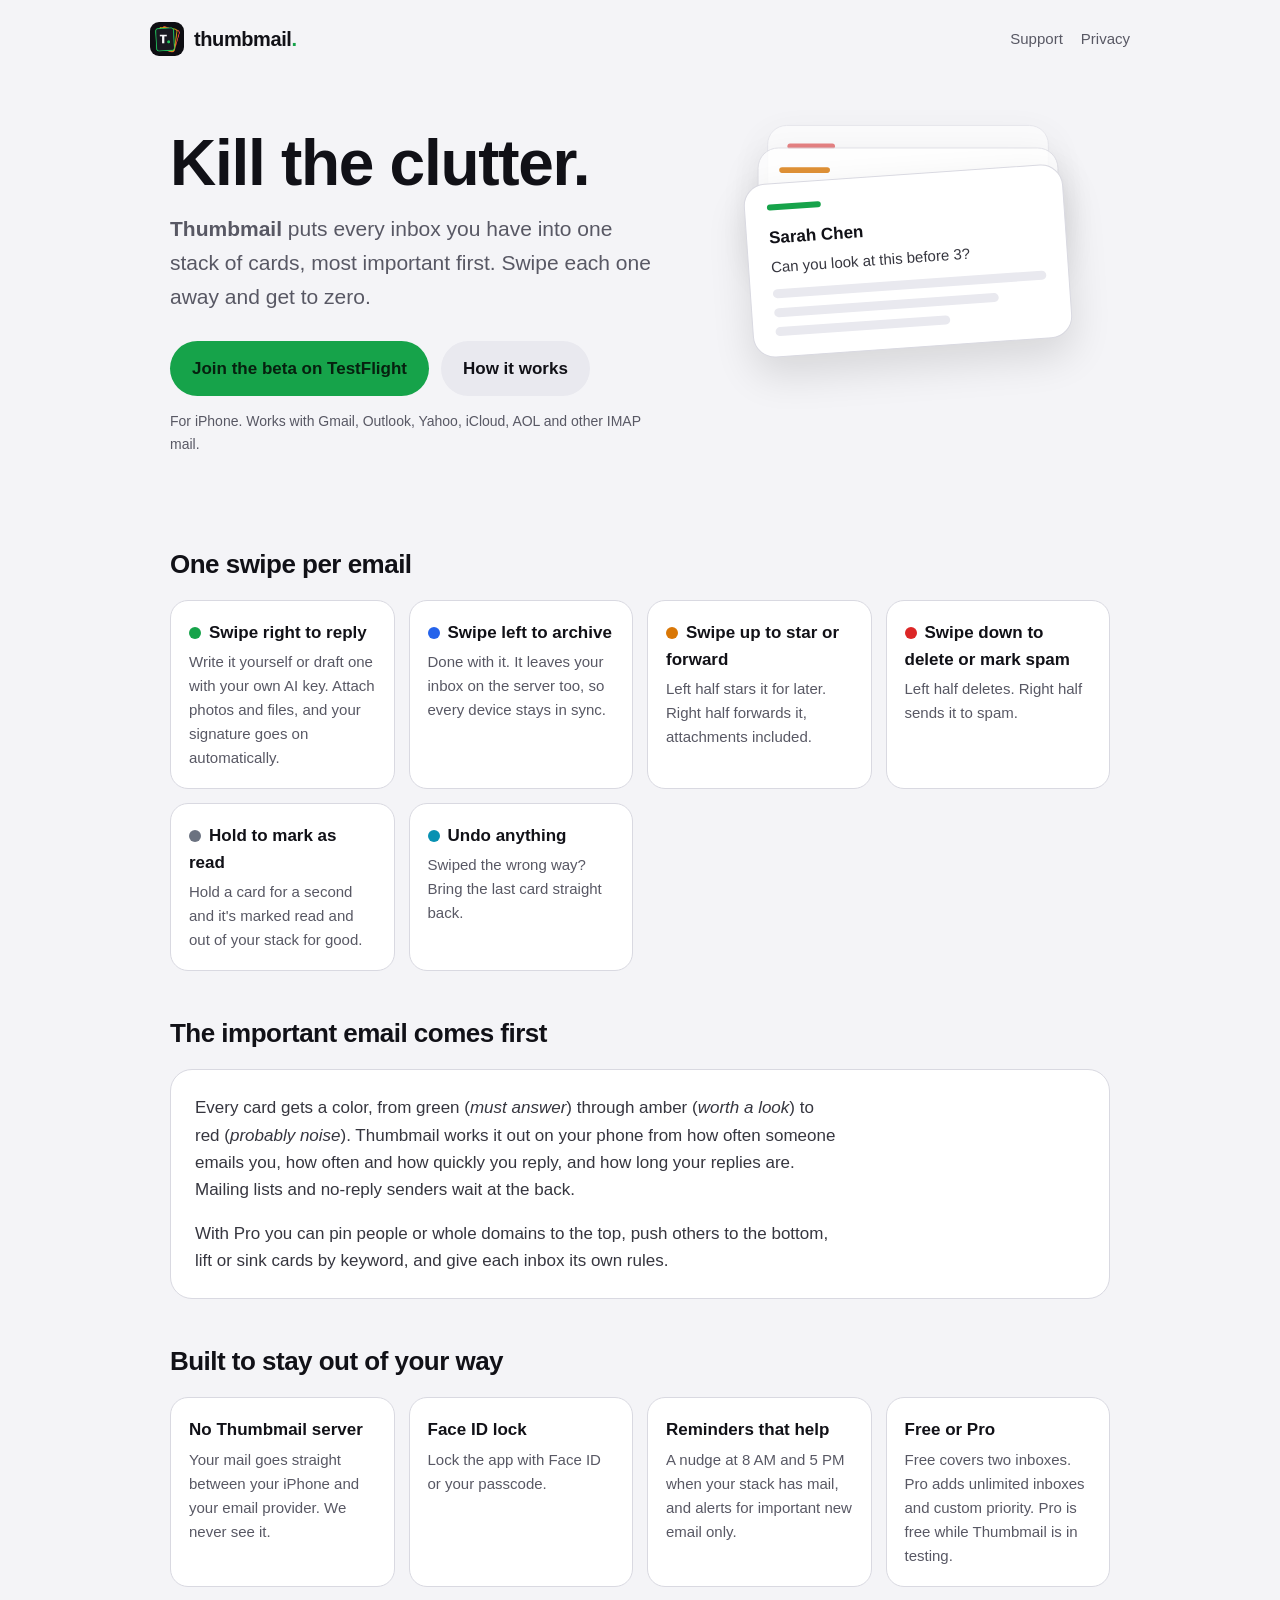
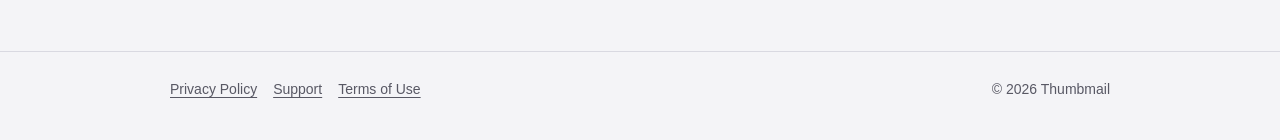
==== index.html @ c60aad42 "Thumbmail website Co-Authored-By: Claude Opus 5.5 <noreply@anthropic.com>  Claude-Session: https://c" ====
<!doctype html>
<html lang="en">
<head>
<meta charset="utf-8">
<meta name="viewport" content="width=device-width, initial-scale=1">
<title>Thumbmail: Kill the Clutter</title>
<meta name="description" content="Thumbmail is an iPhone email app that puts Gmail, Outlook and your other inboxes into one stack of cards. Swipe to reply, archive, star, forward or delete. Kill the clutter.">
<meta property="og:title" content="Thumbmail: Kill the Clutter">
<meta property="og:description" content="All your inboxes in one swipeable stack, most important first.">
<meta property="og:image" content="https://thumbmailapp.com/icon.png">
<meta property="og:url" content="https://thumbmailapp.com/">
<link rel="icon" href="/favicon.png">
<link rel="apple-touch-icon" href="/apple-touch-icon.png">
<link rel="stylesheet" href="/site.css">
</head>
<body>
<header class="wrap nav">
  <a class="brand" href="/"><img src="/icon.png" alt=""><span>thumbmail<span class="dot">.</span></span></a>
  <nav class="nav-links">
    <a href="/support.html">Support</a>
    <a href="/privacy.html">Privacy</a>
  </nav>
</header>

<main class="wrap">
  <section class="hero">
    <div>
      <h1>Kill the clutter.</h1>
      <p class="lede"><span class="wordmark">Thumbmail</span> puts every inbox you have into one stack of cards, most important first. Swipe each one away and get to zero.</p>
      <div class="cta">
        <a class="button" href="https://testflight.apple.com/join/S9W8zXe6">Join the beta on TestFlight</a>
        <a class="button secondary" href="#how">How it works</a>
      </div>
      <p class="note">For iPhone. Works with Gmail, Outlook, Yahoo, iCloud, AOL and other IMAP mail.</p>
    </div>
    <div class="stack" aria-hidden="true">
      <div class="card c3"><div class="bar" style="background:var(--red)"></div><div class="from">Weekly Deals</div><div class="subject">48 hours only: everything must go</div></div>
      <div class="card c2"><div class="bar" style="background:var(--amber)"></div><div class="from">Calendar</div><div class="subject">Updated invitation: Thursday review</div></div>
      <div class="card c1"><div class="bar" style="background:var(--green)"></div><div class="from">Sarah Chen</div><div class="subject">Can you look at this before 3?</div><div class="lines"><span></span><span></span><span></span></div></div>
    </div>
  </section>

  <h2 id="how">One swipe per email</h2>
  <div class="grid">
    <div class="tile"><b><span class="chip" style="background:var(--green)"></span>Swipe right to reply</b><p>Write it yourself or draft one with your own AI key. Attach photos and files, and your signature goes on automatically.</p></div>
    <div class="tile"><b><span class="chip" style="background:var(--blue)"></span>Swipe left to archive</b><p>Done with it. It leaves your inbox on the server too, so every device stays in sync.</p></div>
    <div class="tile"><b><span class="chip" style="background:var(--amber)"></span>Swipe up to star or forward</b><p>Left half stars it for later. Right half forwards it, attachments included.</p></div>
    <div class="tile"><b><span class="chip" style="background:var(--red)"></span>Swipe down to delete or mark spam</b><p>Left half deletes. Right half sends it to spam.</p></div>
    <div class="tile"><b><span class="chip" style="background:var(--grey)"></span>Hold to mark as read</b><p>Hold a card for a second and it's marked read and out of your stack for good.</p></div>
    <div class="tile"><b><span class="chip" style="background:var(--cyan)"></span>Undo anything</b><p>Swiped the wrong way? Bring the last card straight back.</p></div>
  </div>

  <h2>The important email comes first</h2>
  <div class="panel">
    <p style="margin-top:0">Every card gets a color, from green (<em>must answer</em>) through amber (<em>worth a look</em>) to red (<em>probably noise</em>). Thumbmail works it out on your phone from how often someone emails you, how often and how quickly you reply, and how long your replies are. Mailing lists and no-reply senders wait at the back.</p>
    <p style="margin-bottom:0">With Pro you can pin people or whole domains to the top, push others to the bottom, lift or sink cards by keyword, and give each inbox its own rules.</p>
  </div>

  <h2>Built to stay out of your way</h2>
  <div class="grid">
    <div class="tile"><b>No Thumbmail server</b><p>Your mail goes straight between your iPhone and your email provider. We never see it.</p></div>
    <div class="tile"><b>Face ID lock</b><p>Lock the app with Face ID or your passcode.</p></div>
    <div class="tile"><b>Reminders that help</b><p>A nudge at 8 AM and 5 PM when your stack has mail, and alerts for important new email only.</p></div>
    <div class="tile"><b>Free or Pro</b><p>Free covers two inboxes. Pro adds unlimited inboxes and custom priority. Pro is free while Thumbmail is in testing.</p></div>
  </div>
</main>

<footer>
  <div class="wrap">
    <div><a href="/privacy.html">Privacy Policy</a><a href="/support.html">Support</a><a href="https://www.apple.com/legal/internet-services/itunes/dev/stdeula/">Terms of Use</a></div>
    <div>© 2026 Thumbmail</div>
  </div>
</footer>
</body>
</html>
---- site.css ----
:root {
  --bg: #F4F4F7;
  --surface: #FFFFFF;
  --raised: #E9E9EF;
  --line: #D9D9E1;
  --text: #111117;
  --body: #36363F;
  --muted: #585864;
  --green: #16A34A;
  --green-ink: #06210F;
  --blue: #2563EB;
  --amber: #D97706;
  --red: #DC2626;
  --cyan: #0891B2;
  --grey: #6B7280;
}
@media (prefers-color-scheme: dark) {
  :root {
    --bg: #0D0D12;
    --surface: #16161E;
    --raised: #20202A;
    --line: #2A2A35;
    --text: #F5F5F7;
    --body: #C9C9D3;
    --muted: #A1A1AD;
    --green: #22C55E;
    --blue: #60A5FA;
    --amber: #F59E0B;
    --red: #EF4444;
    --cyan: #22D3EE;
    --grey: #9CA3AF;
  }
}
* { box-sizing: border-box; }
html { -webkit-text-size-adjust: 100%; }
body {
  margin: 0;
  background: var(--bg);
  color: var(--body);
  font: 17px/1.6 -apple-system, BlinkMacSystemFont, "SF Pro Text", "Segoe UI", Roboto, Helvetica, Arial, sans-serif;
}
a { color: var(--green); text-decoration-thickness: 1px; text-underline-offset: 3px; }
h1, h2, h3 { color: var(--text); line-height: 1.15; letter-spacing: -0.02em; }
h1 { font-size: clamp(40px, 8vw, 64px); margin: 0 0 12px; font-weight: 800; }
h2 { font-size: 26px; margin: 48px 0 12px; }
h3 { font-size: 18px; margin: 28px 0 6px; }
p, li { max-width: 68ch; }

.wrap { max-width: 980px; margin: 0 auto; padding: 0 20px; }
.nav { display: flex; align-items: center; justify-content: space-between; gap: 16px; padding: 22px 0; }
.brand { display: flex; align-items: center; gap: 10px; color: var(--text); text-decoration: none; font-weight: 800; font-size: 20px; letter-spacing: -0.02em; }
.brand img { width: 34px; height: 34px; border-radius: 9px; }
.brand .dot, .wordmark .dot { color: var(--green); }
.nav-links { display: flex; gap: 18px; font-size: 15px; }
.nav-links a { color: var(--muted); text-decoration: none; }
.nav-links a:hover { color: var(--text); }

.hero { display: grid; grid-template-columns: 1.1fr 0.9fr; gap: 40px; align-items: center; padding: 40px 0 24px; }
.hero .lede { font-size: 21px; color: var(--muted); margin: 0 0 28px; }
.wordmark { font-weight: 800; }
.cta { display: flex; flex-wrap: wrap; gap: 12px; align-items: center; }
.button { display: inline-block; background: var(--green); color: var(--green-ink); font-weight: 700; text-decoration: none; padding: 14px 22px; border-radius: 999px; }
.button.secondary { background: var(--raised); color: var(--text); }
.note { font-size: 14px; color: var(--muted); }

/* A little stack of cards, like the app */
.stack { position: relative; height: 360px; max-width: 320px; margin: 0 auto; width: 100%; }
.card { position: absolute; left: 0; right: 0; background: var(--surface); border: 1px solid var(--line); border-radius: 22px; padding: 20px 22px; box-shadow: 0 18px 40px rgba(0,0,0,0.12); }
.card .from { color: var(--text); font-weight: 700; }
.card .subject { color: var(--body); font-size: 15px; margin-top: 4px; }
.card .bar { height: 6px; border-radius: 3px; margin-bottom: 14px; width: 54px; }
.card.c3 { top: 0; transform: scale(0.88); opacity: 0.55; }
.card.c2 { top: 26px; transform: scale(0.94); opacity: 0.8; }
.card.c1 { top: 56px; transform: rotate(-4deg); }
.card .lines span { display: block; height: 9px; border-radius: 5px; background: var(--raised); margin-top: 10px; }
.card .lines span:nth-child(2) { width: 82%; }
.card .lines span:nth-child(3) { width: 64%; }

.grid { display: grid; grid-template-columns: repeat(auto-fit, minmax(210px, 1fr)); gap: 14px; margin-top: 20px; }
.tile { background: var(--surface); border: 1px solid var(--line); border-radius: 18px; padding: 18px; }
.tile b { display: block; color: var(--text); margin-bottom: 4px; }
.tile p { margin: 0; font-size: 15px; color: var(--muted); }
.chip { display: inline-block; width: 12px; height: 12px; border-radius: 50%; margin-right: 8px; vertical-align: -1px; }

.panel { background: var(--surface); border: 1px solid var(--line); border-radius: 22px; padding: 24px; margin-top: 20px; }

.doc { max-width: 760px; padding-bottom: 40px; }
.doc h1 { font-size: clamp(34px, 6vw, 46px); margin-top: 24px; }
.doc .meta { color: var(--muted); margin-top: 0; }
.doc ul { padding-left: 22px; }
.doc li { margin: 6px 0; }
.callout { background: var(--surface); border: 1px solid var(--line); border-left: 4px solid var(--green); border-radius: 14px; padding: 16px 18px; margin: 20px 0; }

footer { border-top: 1px solid var(--line); margin-top: 64px; padding: 26px 0 40px; font-size: 14px; color: var(--muted); }
footer .wrap { display: flex; flex-wrap: wrap; justify-content: space-between; gap: 12px; }
footer a { color: var(--muted); margin-right: 16px; }

@media (max-width: 760px) {
  .hero { grid-template-columns: 1fr; padding-top: 16px; }
  .stack { height: 300px; }
  .nav-links { gap: 14px; }
}
.card.c2 .from, .card.c2 .subject, .card.c3 .from, .card.c3 .subject { visibility: hidden; }
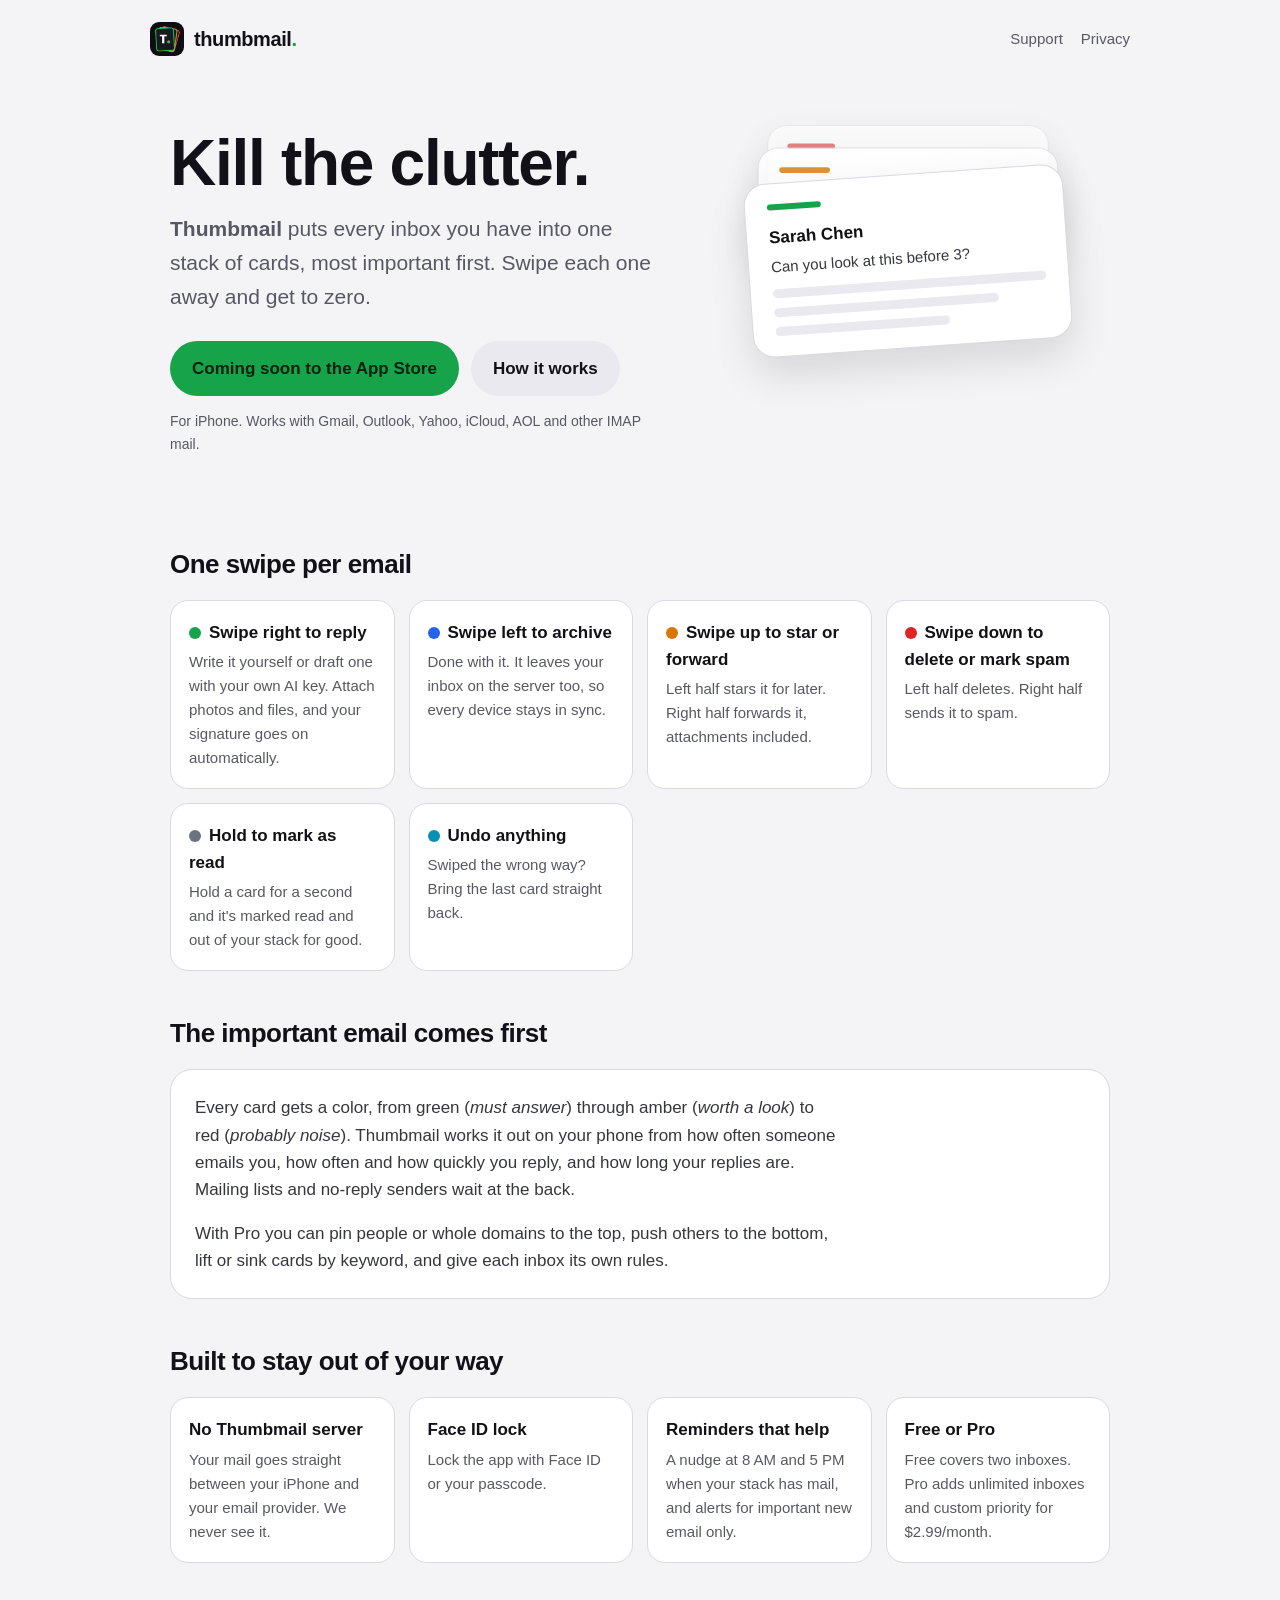
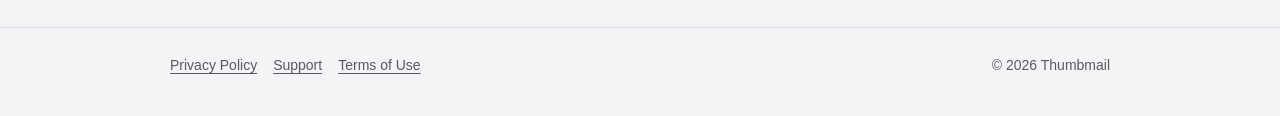
==== commit 323d8d6f: "Site: launch wording (no beta/testing language) Co-Authored-By: Claude Opus 5.5 <noreply@anthropic.c" ====
--- a/index.html
+++ b/index.html
@@ -28,7 +28,7 @@
       <h1>Kill the clutter.</h1>
       <p class="lede"><span class="wordmark">Thumbmail</span> puts every inbox you have into one stack of cards, most important first. Swipe each one away and get to zero.</p>
       <div class="cta">
-        <a class="button" href="https://testflight.apple.com/join/S9W8zXe6">Join the beta on TestFlight</a>
+        <span class="button">Coming soon to the App Store</span>
         <a class="button secondary" href="#how">How it works</a>
       </div>
       <p class="note">For iPhone. Works with Gmail, Outlook, Yahoo, iCloud, AOL and other IMAP mail.</p>
@@ -61,7 +61,7 @@
     <div class="tile"><b>No Thumbmail server</b><p>Your mail goes straight between your iPhone and your email provider. We never see it.</p></div>
     <div class="tile"><b>Face ID lock</b><p>Lock the app with Face ID or your passcode.</p></div>
     <div class="tile"><b>Reminders that help</b><p>A nudge at 8 AM and 5 PM when your stack has mail, and alerts for important new email only.</p></div>
-    <div class="tile"><b>Free or Pro</b><p>Free covers two inboxes. Pro adds unlimited inboxes and custom priority. Pro is free while Thumbmail is in testing.</p></div>
+    <div class="tile"><b>Free or Pro</b><p>Free covers two inboxes. Pro adds unlimited inboxes and custom priority for $2.99/month.</p></div>
   </div>
 </main>
 
